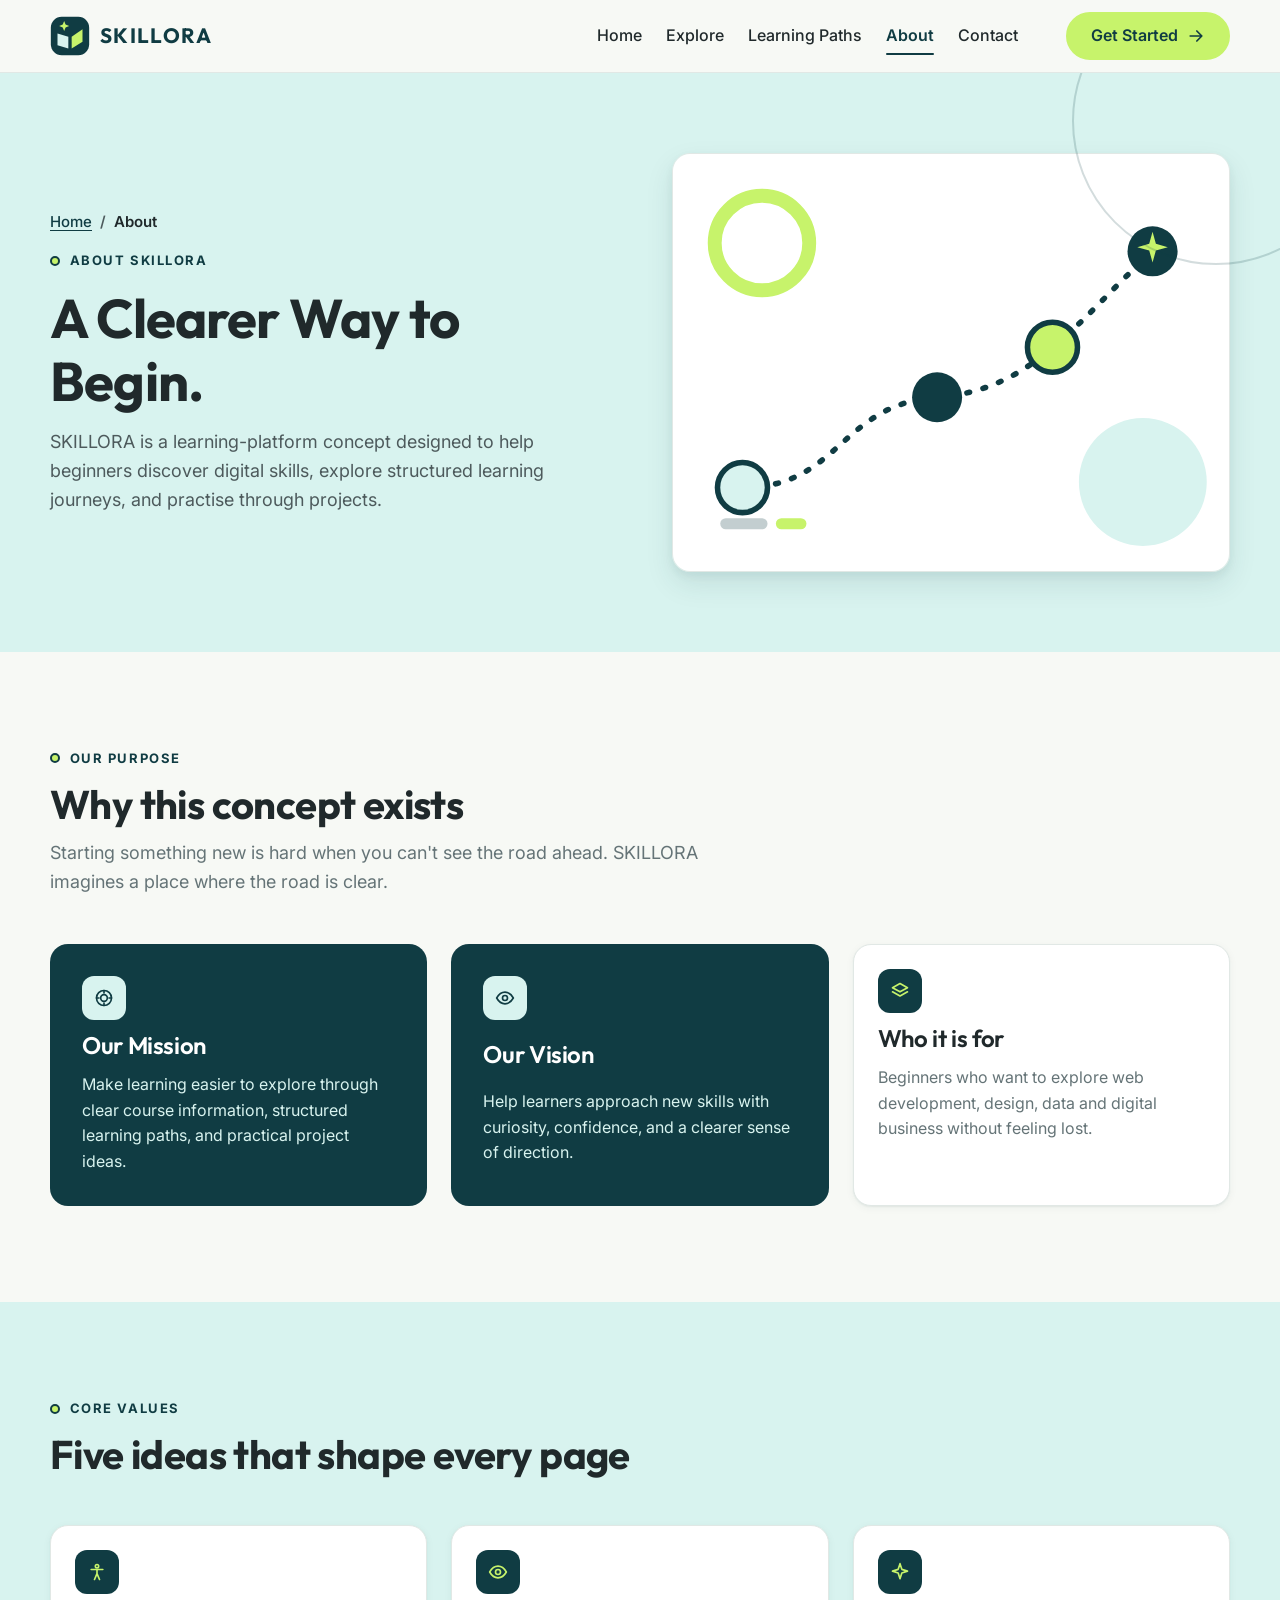
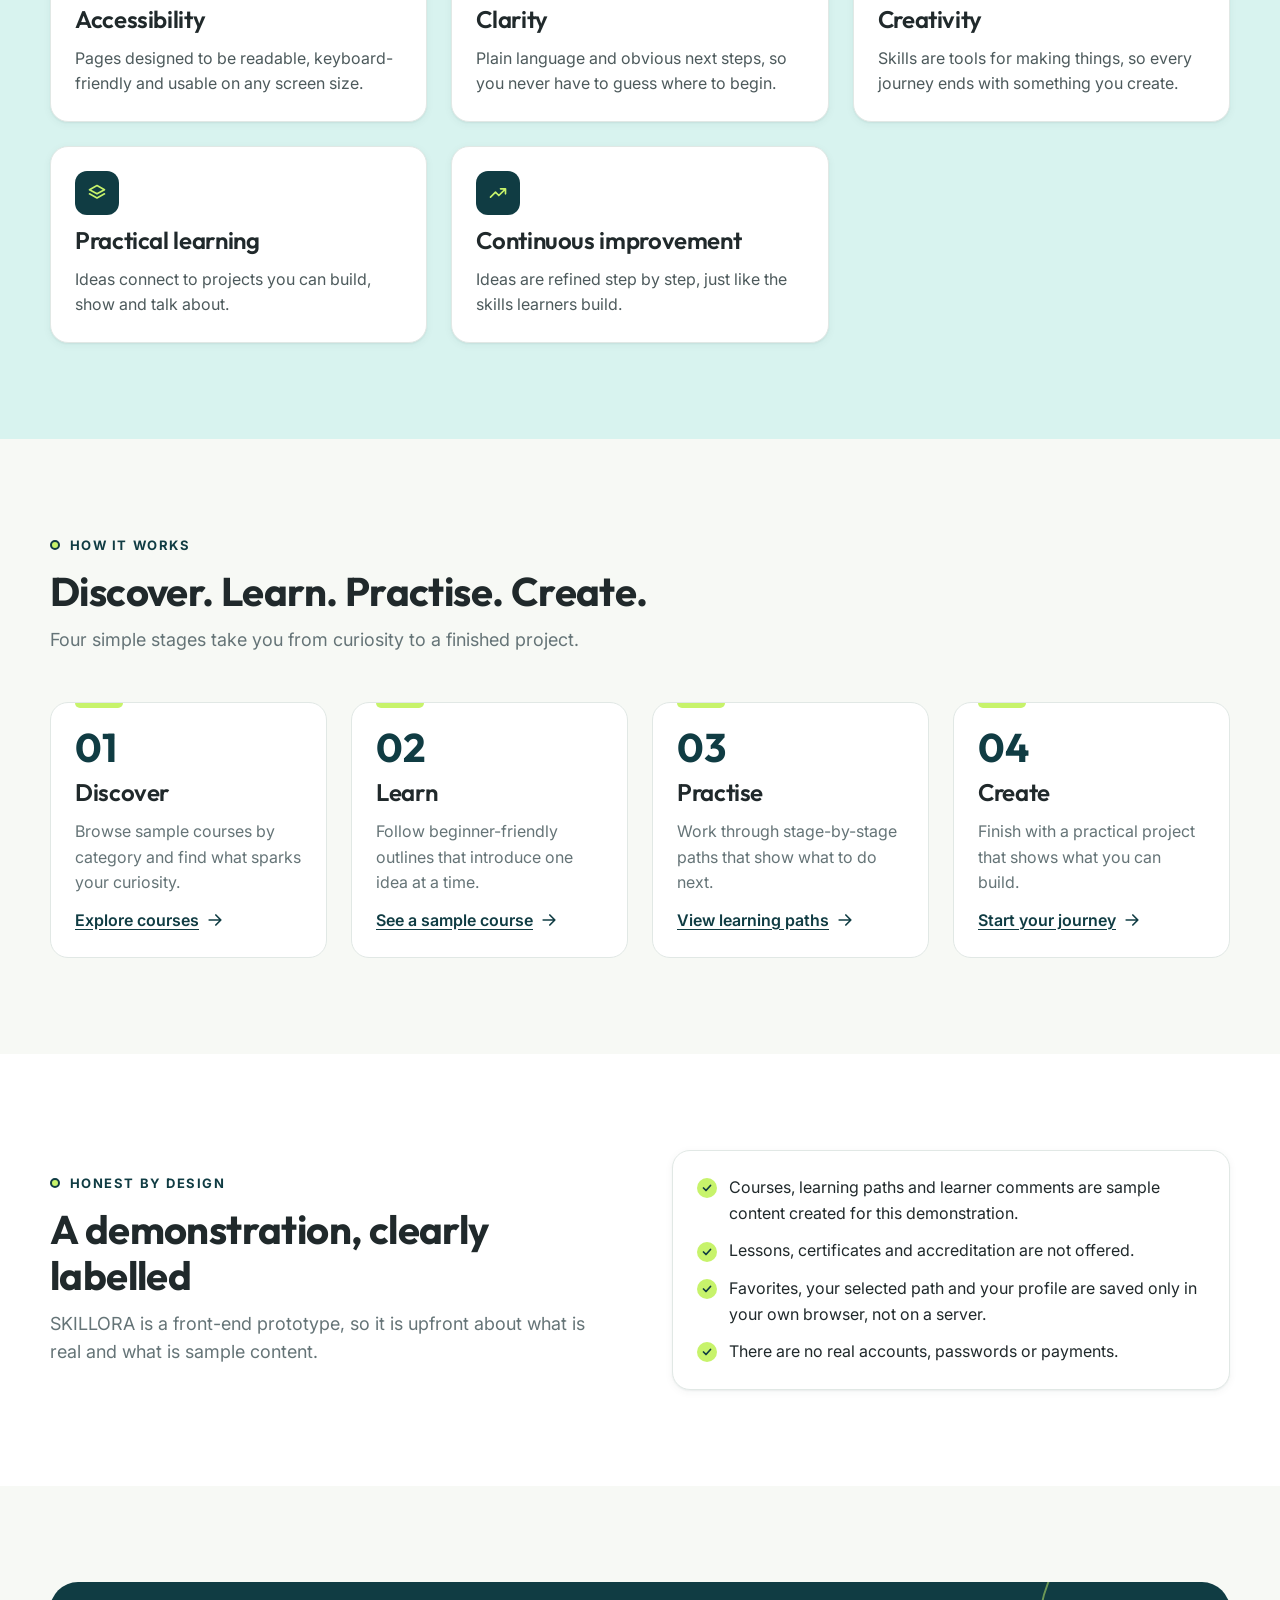
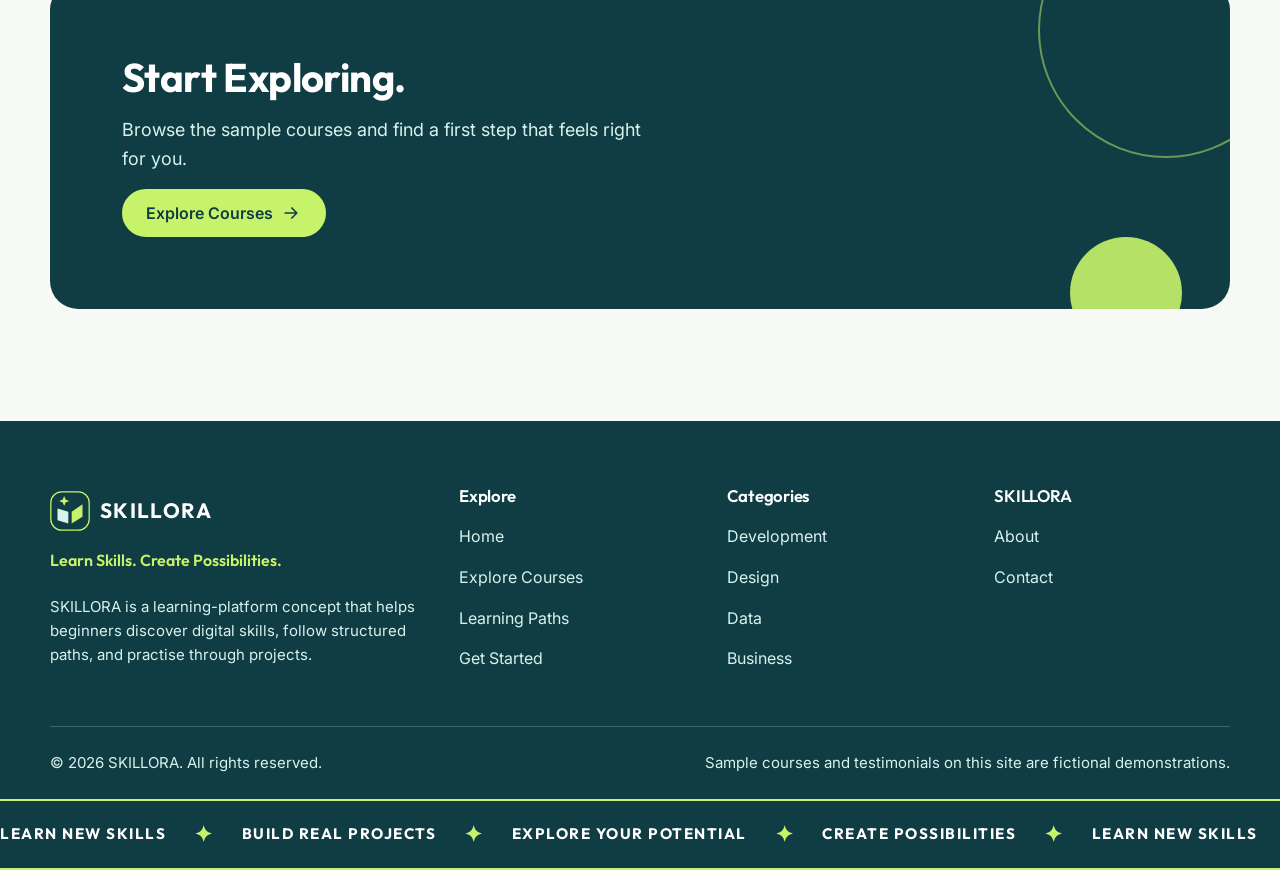
==== about.html @ 9dadcfe5 "Add files via upload" ====
<!DOCTYPE html>
<html lang="en">
<head>
  <meta charset="UTF-8">
  <meta name="viewport" content="width=device-width, initial-scale=1">
  <title>About | SKILLORA</title>
  <meta name="description" content="SKILLORA is a learning-platform concept that helps beginners discover digital skills, explore learning paths, and practise through projects.">
  <meta name="theme-color" content="#103C43">
  <link rel="icon" href="assets/favicon.svg" type="image/svg+xml">
  <link rel="preconnect" href="https://fonts.googleapis.com">
  <link rel="preconnect" href="https://fonts.gstatic.com" crossorigin>
  <link href="https://fonts.googleapis.com/css2?family=Inter:wght@400;500;600&family=Outfit:wght@500;600;700&display=swap" rel="stylesheet">
  <link rel="stylesheet" href="style.css">
  <script src="js/main.js"></script>
</head>
<body>
  <a class="skip-link" href="#main">Skip to main content</a>

  <header class="site-header">
    <div class="container nav-wrap">
      <a class="brand" href="index.html" aria-label="SKILLORA home">
        <svg class="brand-mark" viewBox="0 0 48 48" width="40" height="40" aria-hidden="true" focusable="false">
          <rect class="logo-bg" x="1" y="1" width="46" height="46" rx="13" fill="#103C43"/>
          <path d="M9 21l13 4v14L9 35z" fill="#D8F3EF"/>
          <path d="M26 25l13-9v15L26 39z" fill="#C7F36B"/>
          <path d="M17 6l1.7 4.3L23 12l-4.3 1.7L17 18l-1.7-4.3L11 12l4.3-1.7z" fill="#C7F36B"/>
        </svg>
        <span class="brand-text">SKILLORA</span>
      </a>

      <button class="nav-toggle" type="button" aria-expanded="false" aria-controls="primary-nav" aria-label="Open menu">
        <span class="nav-toggle-bar"></span><span class="nav-toggle-bar"></span><span class="nav-toggle-bar"></span>
      </button>

      <nav class="primary-nav" id="primary-nav" aria-label="Primary">
        <ul class="nav-list">
          <li><a class="nav-link" href="index.html">Home</a></li>
          <li><a class="nav-link" href="explore.html">Explore</a></li>
          <li><a class="nav-link" href="learning-paths.html">Learning Paths</a></li>
          <li><a class="nav-link" href="about.html" aria-current="page">About</a></li>
          <li><a class="nav-link" href="contact.html">Contact</a></li>
        </ul>
        <a class="btn btn-primary nav-cta" href="get-started.html">Get Started
          <svg class="icon icon-arrow" viewBox="0 0 24 24" aria-hidden="true" focusable="false"><path d="M5 12h14M13 6l6 6-6 6"/></svg>
        </a>
      </nav>
    </div>
  </header>

  <main id="main">

    <!-- HERO -->
    <section class="page-hero" aria-labelledby="page-title">
      <div class="container split">
        <div class="page-hero-inner">
          <nav class="breadcrumb" aria-label="Breadcrumb">
            <ol>
              <li><a href="index.html">Home</a></li>
              <li aria-current="page">About</li>
            </ol>
          </nav>
          <p class="eyebrow">About SKILLORA</p>
          <h1 id="page-title">A Clearer Way to Begin.</h1>
          <p class="lead">SKILLORA is a learning-platform concept designed to help beginners discover digital skills, explore structured learning journeys, and practise through projects.</p>
        </div>

        <div class="detail-art" aria-hidden="true">
          <svg viewBox="0 0 400 300" focusable="false" style="display:block;width:100%;height:auto">
            <rect width="400" height="300" fill="#FFFFFF"/>
            <circle cx="64" cy="64" r="34" fill="none" stroke="#C7F36B" stroke-width="10"/>
            <circle cx="338" cy="236" r="46" fill="#D8F3EF"/>
            <path d="M50 240C120 240 120 180 190 175S290 120 345 70" fill="none" stroke="#103C43" stroke-width="4" stroke-dasharray="2 10" stroke-linecap="round"/>
            <circle cx="50" cy="240" r="18" fill="#D8F3EF" stroke="#103C43" stroke-width="4"/>
            <circle cx="190" cy="175" r="18" fill="#103C43"/>
            <circle cx="273" cy="139" r="18" fill="#C7F36B" stroke="#103C43" stroke-width="4"/>
            <circle cx="345" cy="70" r="18" fill="#103C43"/>
            <path d="M345 56l2.4 8.6L356 67l-8.6 2.4L345 78l-2.4-8.6L334 67l8.6-2.4z" fill="#C7F36B"/>
            <rect x="34" y="262" width="34" height="8" rx="4" fill="#103C43" opacity=".25"/>
            <rect x="74" y="262" width="22" height="8" rx="4" fill="#C7F36B"/>
          </svg>
        </div>
      </div>
    </section>

    <!-- MISSION AND VISION -->
    <section class="section" aria-labelledby="purpose-title">
      <div class="container">
        <div class="section-head reveal">
          <p class="eyebrow">Our Purpose</p>
          <h2 id="purpose-title">Why this concept exists</h2>
          <p class="section-lead">Starting something new is hard when you can't see the road ahead. SKILLORA imagines a place where the road is clear.</p>
        </div>

        <div class="grid grid--3">
          <article class="statement reveal">
            <span class="icon-tile"><svg class="icon" viewBox="0 0 24 24" aria-hidden="true" focusable="false"><circle cx="12" cy="12" r="9"/><circle cx="12" cy="12" r="4"/><path d="M12 3v3M12 18v3M3 12h3M18 12h3"/></svg></span>
            <h3>Our Mission</h3>
            <p>Make learning easier to explore through clear course information, structured learning paths, and practical project ideas.</p>
          </article>
          <article class="statement reveal">
            <span class="icon-tile"><svg class="icon" viewBox="0 0 24 24" aria-hidden="true" focusable="false"><path d="M2 12s4-7 10-7 10 7 10 7-4 7-10 7S2 12 2 12z"/><circle cx="12" cy="12" r="3"/></svg></span>
            <h3>Our Vision</h3>
            <p>Help learners approach new skills with curiosity, confidence, and a clearer sense of direction.</p>
          </article>
          <article class="card feature reveal">
            <span class="icon-tile icon-tile--dark"><svg class="icon" viewBox="0 0 24 24" aria-hidden="true" focusable="false"><path d="M12 3l9 5-9 5-9-5 9-5zM3 13l9 5 9-5"/></svg></span>
            <h3>Who it is for</h3>
            <p>Beginners who want to explore web development, design, data and digital business without feeling lost.</p>
          </article>
        </div>
      </div>
    </section>

    <!-- CORE VALUES -->
    <section class="section section--aqua" aria-labelledby="values-title">
      <div class="container">
        <div class="section-head reveal">
          <p class="eyebrow">Core Values</p>
          <h2 id="values-title">Five ideas that shape every page</h2>
        </div>

        <div class="grid grid--3">
          <article class="card feature reveal">
            <span class="icon-tile icon-tile--dark"><svg class="icon" viewBox="0 0 24 24" aria-hidden="true" focusable="false"><circle cx="12" cy="5" r="2"/><path d="M5 9h14M12 9v5M9 21l3-7 3 7"/></svg></span>
            <h3>Accessibility</h3>
            <p>Pages designed to be readable, keyboard-friendly and usable on any screen size.</p>
          </article>
          <article class="card feature reveal">
            <span class="icon-tile icon-tile--dark"><svg class="icon" viewBox="0 0 24 24" aria-hidden="true" focusable="false"><path d="M2 12s4-7 10-7 10 7 10 7-4 7-10 7S2 12 2 12z"/><circle cx="12" cy="12" r="3"/></svg></span>
            <h3>Clarity</h3>
            <p>Plain language and obvious next steps, so you never have to guess where to begin.</p>
          </article>
          <article class="card feature reveal">
            <span class="icon-tile icon-tile--dark"><svg class="icon" viewBox="0 0 24 24" aria-hidden="true" focusable="false"><path d="M12 2l2.2 6.8L21 11l-6.8 2.2L12 20l-2.2-6.8L3 11l6.8-2.2z"/></svg></span>
            <h3>Creativity</h3>
            <p>Skills are tools for making things, so every journey ends with something you create.</p>
          </article>
          <article class="card feature reveal">
            <span class="icon-tile icon-tile--dark"><svg class="icon" viewBox="0 0 24 24" aria-hidden="true" focusable="false"><path d="M12 3l9 5-9 5-9-5 9-5zM3 13l9 5 9-5"/></svg></span>
            <h3>Practical learning</h3>
            <p>Ideas connect to projects you can build, show and talk about.</p>
          </article>
          <article class="card feature reveal">
            <span class="icon-tile icon-tile--dark"><svg class="icon" viewBox="0 0 24 24" aria-hidden="true" focusable="false"><path d="M3 17l6-6 4 4 8-8M15 7h6v6"/></svg></span>
            <h3>Continuous improvement</h3>
            <p>Ideas are refined step by step, just like the skills learners build.</p>
          </article>
        </div>
      </div>
    </section>

    <!-- DISCOVER, LEARN, PRACTISE, CREATE -->
    <section class="section" aria-labelledby="journey-title">
      <div class="container">
        <div class="section-head reveal">
          <p class="eyebrow">How It Works</p>
          <h2 id="journey-title">Discover. Learn. Practise. Create.</h2>
          <p class="section-lead">Four simple stages take you from curiosity to a finished project.</p>
        </div>

        <div class="journey">
          <article class="journey-item reveal">
            <span class="journey-num" aria-hidden="true">01</span>
            <h3>Discover</h3>
            <p class="muted">Browse sample courses by category and find what sparks your curiosity.</p>
            <a class="card-link" href="explore.html">Explore courses <svg class="icon icon-arrow" viewBox="0 0 24 24" aria-hidden="true" focusable="false"><path d="M5 12h14M13 6l6 6-6 6"/></svg></a>
          </article>
          <article class="journey-item reveal">
            <span class="journey-num" aria-hidden="true">02</span>
            <h3>Learn</h3>
            <p class="muted">Follow beginner-friendly outlines that introduce one idea at a time.</p>
            <a class="card-link" href="course-details.html?id=web-development">See a sample course <svg class="icon icon-arrow" viewBox="0 0 24 24" aria-hidden="true" focusable="false"><path d="M5 12h14M13 6l6 6-6 6"/></svg></a>
          </article>
          <article class="journey-item reveal">
            <span class="journey-num" aria-hidden="true">03</span>
            <h3>Practise</h3>
            <p class="muted">Work through stage-by-stage paths that show what to do next.</p>
            <a class="card-link" href="learning-paths.html">View learning paths <svg class="icon icon-arrow" viewBox="0 0 24 24" aria-hidden="true" focusable="false"><path d="M5 12h14M13 6l6 6-6 6"/></svg></a>
          </article>
          <article class="journey-item reveal">
            <span class="journey-num" aria-hidden="true">04</span>
            <h3>Create</h3>
            <p class="muted">Finish with a practical project that shows what you can build.</p>
            <a class="card-link" href="get-started.html">Start your journey <svg class="icon icon-arrow" viewBox="0 0 24 24" aria-hidden="true" focusable="false"><path d="M5 12h14M13 6l6 6-6 6"/></svg></a>
          </article>
        </div>
      </div>
    </section>

    <!-- HONEST BY DESIGN -->
    <section class="section section--white" aria-labelledby="honest-title">
      <div class="container split">
        <div class="section-head reveal" style="margin-bottom:0">
          <p class="eyebrow">Honest by Design</p>
          <h2 id="honest-title">A demonstration, clearly labelled</h2>
          <p class="section-lead">SKILLORA is a front-end prototype, so it is upfront about what is real and what is sample content.</p>
        </div>

        <ul class="check-list card aside-card reveal">
          <li>Courses, learning paths and learner comments are sample content created for this demonstration.</li>
          <li>Lessons, certificates and accreditation are not offered.</li>
          <li>Favorites, your selected path and your profile are saved only in your own browser, not on a server.</li>
          <li>There are no real accounts, passwords or payments.</li>
        </ul>
      </div>
    </section>

    <!-- FINAL CALL TO ACTION -->
    <section class="section" aria-labelledby="cta-title">
      <div class="container">
        <div class="cta-panel reveal">
          <h2 id="cta-title">Start Exploring.</h2>
          <p>Browse the sample courses and find a first step that feels right for you.</p>
          <a class="btn btn-primary" href="explore.html">Explore Courses
            <svg class="icon icon-arrow" viewBox="0 0 24 24" aria-hidden="true" focusable="false"><path d="M5 12h14M13 6l6 6-6 6"/></svg>
          </a>
        </div>
      </div>
    </section>
  </main>

  <footer class="site-footer">
    <div class="container footer-grid">
      <div class="footer-brand">
        <a class="brand" href="index.html" aria-label="SKILLORA home">
          <svg class="brand-mark" viewBox="0 0 48 48" width="40" height="40" aria-hidden="true" focusable="false">
            <rect class="logo-bg" x="1" y="1" width="46" height="46" rx="13" fill="#103C43"/>
            <path d="M9 21l13 4v14L9 35z" fill="#D8F3EF"/>
            <path d="M26 25l13-9v15L26 39z" fill="#C7F36B"/>
            <path d="M17 6l1.7 4.3L23 12l-4.3 1.7L17 18l-1.7-4.3L11 12l4.3-1.7z" fill="#C7F36B"/>
          </svg>
          <span class="brand-text">SKILLORA</span>
        </a>
        <p class="footer-tagline">Learn Skills. Create Possibilities.</p>
        <p class="footer-text">SKILLORA is a learning-platform concept that helps beginners discover digital skills, follow structured paths, and practise through projects.</p>
      </div>

      <nav aria-label="Explore links">
        <h2 class="footer-title">Explore</h2>
        <ul class="footer-links">
          <li><a href="index.html">Home</a></li>
          <li><a href="explore.html">Explore Courses</a></li>
          <li><a href="learning-paths.html">Learning Paths</a></li>
          <li><a href="get-started.html">Get Started</a></li>
        </ul>
      </nav>

      <nav aria-label="Learning categories">
        <h2 class="footer-title">Categories</h2>
        <ul class="footer-links">
          <li><a href="explore.html?category=development">Development</a></li>
          <li><a href="explore.html?category=design">Design</a></li>
          <li><a href="explore.html?category=data">Data</a></li>
          <li><a href="explore.html?category=business">Business</a></li>
        </ul>
      </nav>

      <nav aria-label="Company links">
        <h2 class="footer-title">SKILLORA</h2>
        <ul class="footer-links">
          <li><a href="about.html">About</a></li>
          <li><a href="contact.html">Contact</a></li>
        </ul>
      </nav>
    </div>

    <div class="container footer-bottom">
      <p>&copy; 2026 SKILLORA. All rights reserved.</p>
      <p>Sample courses and testimonials on this site are fictional demonstrations.</p>
    </div>
  </footer>

  <button class="scroll-top" type="button" aria-label="Back to top">
    <svg class="icon" viewBox="0 0 24 24" aria-hidden="true" focusable="false"><path d="M12 19V5M6 11l6-6 6 6"/></svg>
  </button>
  <!-- SKILLORA Moving Marquee -->
<div class="skillora-marquee" aria-label="Learn new skills, build real projects, explore your potential">
    <div class="skillora-marquee-track" aria-hidden="true">
        <span>LEARN NEW SKILLS</span>
        <span class="marquee-star">✦</span>
        <span>BUILD REAL PROJECTS</span>
        <span class="marquee-star">✦</span>
        <span>EXPLORE YOUR POTENTIAL</span>
        <span class="marquee-star">✦</span>
        <span>CREATE POSSIBILITIES</span>
        <span class="marquee-star">✦</span>

        <span>LEARN NEW SKILLS</span>
        <span class="marquee-star">✦</span>
        <span>BUILD REAL PROJECTS</span>
        <span class="marquee-star">✦</span>
        <span>EXPLORE YOUR POTENTIAL</span>
        <span class="marquee-star">✦</span>
        <span>CREATE POSSIBILITIES</span>
        <span class="marquee-star">✦</span>
    </div>
</div>
</body>
</html>
---- style.css ----
/* ==========================================================
   SKILLORA — style.css
   1 Tokens   2 Base      3 Layout     4 Buttons   5 Header
   6 Hero     7 Cards     8 Home       9 Footer    10 Inner pages
   11 Forms   12 Widgets  13 Motion & utilities
   ========================================================== */

/* ---------- 1. TOKENS ---------- */
:root{
  /* Brand palette */
  --teal:#103C43; --lime:#C7F36B; --aqua:#D8F3EF; --off-white:#F7F9F5;
  --charcoal:#20292B; --white:#FFFFFF; --muted:#657477; --border:#E1E8E5;
  /* Derived shades (made from the palette) */
  --teal-dark:color-mix(in srgb,var(--teal) 78%,#000);
  --lime-dark:color-mix(in srgb,var(--lime) 86%,var(--teal));
  --tint-lime:color-mix(in srgb,var(--lime) 38%,var(--white));
  --tint-teal:color-mix(in srgb,var(--teal) 12%,var(--off-white));
  --error:#B3261E; /* only extra colour: form error messages */

  /* Spacing */
  --space-1:.25rem; --space-2:.5rem; --space-3:.75rem; --space-4:1rem;
  --space-5:1.5rem; --space-6:2rem; --space-7:3rem; --space-8:4rem; --space-9:6rem;
  --gutter:clamp(1rem,4vw,2rem);

  /* Radii */
  --radius-sm:10px; --radius-md:18px; --radius-lg:28px; --radius-pill:999px;

  /* Shadows */
  --shadow-sm:0 1px 2px rgba(16,60,67,.06),0 2px 8px rgba(16,60,67,.05);
  --shadow-md:0 4px 8px rgba(16,60,67,.06),0 12px 28px rgba(16,60,67,.10);
  --shadow-lg:0 8px 16px rgba(16,60,67,.08),0 24px 48px rgba(16,60,67,.14);

  /* Typography */
  --font-heading:"Outfit",system-ui,-apple-system,"Segoe UI",Roboto,Arial,sans-serif;
  --font-body:"Inter",system-ui,-apple-system,"Segoe UI",Roboto,Arial,sans-serif;
  --fs-sm:.9375rem; --fs-base:1rem; --fs-md:1.125rem;
  --fs-lg:clamp(1.25rem,1.1rem + .6vw,1.5rem);
  --fs-xl:clamp(1.75rem,1.3rem + 1.8vw,2.5rem);
  --fs-hero:clamp(2.2rem,1.3rem + 4vw,4.1rem);

  /* Layout, motion, layers */
  --container:1180px;
  --ease:cubic-bezier(.22,.61,.36,1);
  --t-fast:150ms; --t-base:250ms; --t-slow:500ms;
  --z-top:80; --z-header:100; --z-modal:200; --z-toast:300;
}

/* ---------- 2. BASE ---------- */
*,*::before,*::after{box-sizing:border-box}
html{-webkit-text-size-adjust:100%;scroll-behavior:smooth;scroll-padding-top:5.5rem}
body{margin:0;font-family:var(--font-body);font-size:var(--fs-base);line-height:1.6;color:var(--charcoal);background:var(--off-white);-webkit-font-smoothing:antialiased;overflow-x:clip}
h1,h2,h3,h4{margin:0;font-family:var(--font-heading);line-height:1.15;letter-spacing:-.015em;color:var(--charcoal);overflow-wrap:break-word}
h1{font-size:var(--fs-hero);font-weight:700}
h2{font-size:var(--fs-xl);font-weight:700}
h3{font-size:var(--fs-lg);font-weight:600}
p{margin:0}
a{color:var(--teal);text-underline-offset:3px}
img,svg{max-width:100%}
ul,ol{margin:0;padding:0}
button,input,select,textarea{font:inherit}
[hidden]{display:none!important}
:focus-visible{outline:3px solid var(--teal);outline-offset:3px;border-radius:4px}
.site-footer :focus-visible,.cta-panel :focus-visible,.welcome-panel :focus-visible{outline-color:var(--lime)}
.skip-link{position:absolute;left:var(--space-4);top:-4rem;z-index:var(--z-toast);padding:.7rem 1.1rem;background:var(--teal);color:var(--white);border-radius:var(--radius-sm);transition:top var(--t-fast)}
.skip-link:focus{top:var(--space-3)}
.visually-hidden{position:absolute!important;width:1px;height:1px;margin:-1px;padding:0;overflow:hidden;clip:rect(0 0 0 0);white-space:nowrap;border:0}
.muted{color:var(--muted)}
.text-center{text-align:center}

/* Reusable icon (every inline SVG icon uses class="icon") */
.icon{width:1.25em;height:1.25em;flex:none;fill:none;stroke:currentColor;stroke-width:2;stroke-linecap:round;stroke-linejoin:round}
.icon--fill{fill:currentColor;stroke:none}

/* ---------- 3. LAYOUT ---------- */
.container{width:min(100% - 2*var(--gutter),var(--container));margin-inline:auto}
.section{padding-block:clamp(3.5rem,8vw,6rem)}
.section--aqua{background:var(--aqua);--muted:color-mix(in srgb,#657477 65%,#20292B)}
.section--white{background:var(--white)}
.section--cta{padding-top:0}
.section-head{max-width:42rem;margin-bottom:var(--space-7);display:grid;gap:var(--space-3)}
.section-head.text-center{margin-inline:auto;text-align:center;justify-items:center}
.section-lead{font-size:var(--fs-md);color:var(--muted)}
.section-actions{display:flex;justify-content:center;margin-top:var(--space-7)}
.grid{display:grid;gap:var(--space-5)}
.grid--3{grid-template-columns:repeat(auto-fit,minmax(min(100%,17.5rem),1fr))}
.grid--4{grid-template-columns:repeat(auto-fit,minmax(min(100%,15rem),1fr))}
.split{display:grid;gap:var(--space-7);align-items:center}
@media (min-width:900px){.split{grid-template-columns:1fr 1fr;gap:var(--space-8)}}
.eyebrow{display:inline-flex;align-items:center;gap:.6rem;font-size:.8125rem;font-weight:700;letter-spacing:.12em;text-transform:uppercase;color:var(--teal)}
.eyebrow::before{content:"";width:10px;height:10px;border-radius:50%;background:var(--lime);border:2px solid var(--teal);flex:none}
.lead{font-size:var(--fs-md);color:var(--muted);max-width:36rem}
.highlight{background:linear-gradient(transparent 62%,var(--lime) 62% 92%,transparent 92%);padding-inline:.08em;-webkit-box-decoration-break:clone;box-decoration-break:clone}

/* ---------- 4. BUTTONS ---------- */
.btn{--btn-bg:transparent;--btn-fg:var(--teal);--btn-bd:transparent;
  display:inline-flex;align-items:center;justify-content:center;gap:var(--space-2);
  min-height:48px;padding:.7rem 1.4rem;font:600 1rem/1.2 var(--font-body);text-align:center;text-decoration:none;cursor:pointer;
  color:var(--btn-fg);background:var(--btn-bg);border:2px solid var(--btn-bd);border-radius:var(--radius-pill);
  transition:background-color var(--t-base) var(--ease),color var(--t-base) var(--ease),border-color var(--t-base) var(--ease),transform var(--t-base) var(--ease),box-shadow var(--t-base) var(--ease)}
.btn .icon{transition:transform var(--t-base) var(--ease)}
.btn:hover .icon-arrow,.btn:focus-visible .icon-arrow{transform:translateX(4px)}
.btn-block{width:100%}
.btn-sm{min-height:40px;padding:.45rem 1rem;font-size:var(--fs-sm)}
.btn-primary{--btn-bg:var(--lime);--btn-fg:var(--teal);--btn-bd:var(--lime)}
.btn-primary:hover{background:var(--lime-dark);border-color:var(--lime-dark);transform:translateY(-2px);box-shadow:var(--shadow-md)}
.btn-secondary{--btn-bg:var(--teal);--btn-fg:var(--white);--btn-bd:var(--teal)}
.btn-secondary:hover{background:var(--teal-dark);border-color:var(--teal-dark);transform:translateY(-2px);box-shadow:var(--shadow-md)}
.btn-outline{--btn-bd:var(--teal);--btn-fg:var(--teal)}
.btn-outline:hover{background:var(--teal);color:var(--white)}
.btn-text{--btn-fg:var(--teal);min-height:44px;padding-inline:var(--space-2);text-decoration:underline;text-underline-offset:4px}
.btn-text:hover{color:var(--teal-dark);text-decoration-thickness:2px}
.btn-icon{width:44px;min-height:44px;padding:0;--btn-bg:var(--white);--btn-bd:var(--border)}
.btn-icon:hover{border-color:var(--teal);background:var(--aqua)}
.btn-favorite{width:44px;height:44px;padding:0;display:inline-grid;place-items:center;cursor:pointer;color:var(--teal);background:var(--white);border:1.5px solid var(--border);border-radius:50%;box-shadow:var(--shadow-sm);transition:background-color var(--t-base),border-color var(--t-base),transform var(--t-base) var(--ease)}
.btn-favorite:hover{border-color:var(--teal);transform:scale(1.08)}
.btn-favorite .icon{transition:fill var(--t-base)}
.btn-favorite[aria-pressed="true"]{background:var(--lime);border-color:var(--teal)}
.btn-favorite[aria-pressed="true"] .icon{fill:var(--teal);animation:pop .35s var(--ease)}
.btn-favorite--text{width:auto;height:auto;min-height:48px;padding:.7rem 1.2rem;border-radius:var(--radius-pill);gap:var(--space-2);font-weight:600;display:inline-flex}
.btn-outline-light{--btn-bd:var(--white);--btn-fg:var(--white)}
.btn-outline-light:hover{background:var(--white);color:var(--teal)}
.chip{min-height:44px;padding:.5rem 1.1rem;font-weight:600;color:var(--charcoal);background:var(--white);border:1.5px solid var(--border);border-radius:var(--radius-pill);cursor:pointer;transition:background-color var(--t-base),border-color var(--t-base),transform var(--t-base) var(--ease)}
.chip:hover{border-color:var(--teal);transform:translateY(-1px)}
.chip[aria-pressed="true"],.chip.is-active{background:var(--lime);border-color:var(--teal);color:var(--teal)}
.btn:disabled,.btn[aria-disabled="true"],.chip:disabled{opacity:.55;cursor:not-allowed;transform:none;box-shadow:none}
.btn:active{transform:translateY(0) scale(.98);box-shadow:none}
.btn-row{display:flex;flex-wrap:wrap;gap:var(--space-3)}

/* ---------- 5. HEADER & NAVIGATION ---------- */
.site-header{position:sticky;top:0;z-index:var(--z-header);background:var(--off-white);border-bottom:1px solid var(--border);transition:box-shadow var(--t-base)}
.site-header.is-scrolled{box-shadow:var(--shadow-sm)}
.nav-wrap{display:flex;align-items:center;justify-content:space-between;flex-wrap:wrap;gap:var(--space-3);min-height:72px;padding-block:var(--space-2)}
.brand{display:inline-flex;align-items:center;gap:.6rem;text-decoration:none;color:var(--teal);border-radius:var(--radius-sm)}
.brand-mark{display:block;width:40px;height:40px}
.brand-text{font-family:var(--font-heading);font-weight:700;font-size:1.3rem;letter-spacing:.07em;color:var(--teal)}
.nav-toggle{display:none;width:48px;height:48px;padding:0;flex-direction:column;align-items:center;justify-content:center;gap:5px;background:var(--white);border:1.5px solid var(--border);border-radius:var(--radius-sm);cursor:pointer;transition:background-color var(--t-fast),border-color var(--t-fast)}
.nav-toggle:hover{border-color:var(--teal);background:var(--aqua)}
.nav-toggle-bar{display:block;width:22px;height:2px;background:var(--teal);border-radius:2px;transition:transform var(--t-base) var(--ease),opacity var(--t-fast)}
.nav-toggle[aria-expanded="true"] .nav-toggle-bar:nth-child(1){transform:translateY(7px) rotate(45deg)}
.nav-toggle[aria-expanded="true"] .nav-toggle-bar:nth-child(2){opacity:0}
.nav-toggle[aria-expanded="true"] .nav-toggle-bar:nth-child(3){transform:translateY(-7px) rotate(-45deg)}
.nav-list{list-style:none}
.nav-link{position:relative;display:inline-block;padding:.5rem 0;font-weight:500;color:var(--charcoal);text-decoration:none;transition:color var(--t-base)}
.nav-link::after{content:"";position:absolute;left:0;right:0;bottom:2px;height:2px;background:var(--teal);border-radius:2px;transform:scaleX(0);transform-origin:left;transition:transform var(--t-base) var(--ease)}
.nav-link:hover,.nav-link:focus-visible{color:var(--teal)}
.nav-link:hover::after,.nav-link:focus-visible::after,.nav-link[aria-current="page"]::after{transform:scaleX(1)}
.nav-link[aria-current="page"]{color:var(--teal);font-weight:600}

/* Mobile / tablet navigation */
@media (max-width:899.98px){
  .primary-nav{flex-basis:100%}
  .nav-list{display:grid}
  .nav-link{display:flex;align-items:center;width:100%;min-height:52px;border-bottom:1px solid var(--border)}
  .nav-link::after{display:none}
  .nav-link[aria-current="page"]{box-shadow:inset 4px 0 0 var(--teal);padding-left:var(--space-3)}
  .nav-cta{width:100%;margin-top:var(--space-4)}
  .js .nav-toggle{display:inline-flex}
  .js .primary-nav{display:none;position:absolute;top:100%;left:0;right:0;max-height:calc(100vh - 72px);overflow:auto;padding:var(--space-2) var(--gutter) var(--space-5);background:var(--off-white);border-bottom:1px solid var(--border);box-shadow:var(--shadow-md)}
  .js .primary-nav.is-open{display:block}
}
/* Desktop navigation */
@media (min-width:900px){
  .primary-nav{display:flex;align-items:center;gap:var(--space-7)}
  .nav-list{display:flex;gap:var(--space-5)}
}

/* ---------- 6. HERO ---------- */
.hero{padding-block:clamp(2.5rem,7vw,6rem)}
.hero-grid{display:grid;gap:var(--space-7);align-items:center}
.hero-copy{display:grid;gap:var(--space-5);justify-items:start}
.slogan{padding-left:var(--space-4);border-left:4px solid var(--teal);font-family:var(--font-heading);font-weight:600;color:var(--teal)}
@media (min-width:900px){.hero-grid{grid-template-columns:1.05fr .95fr;gap:var(--space-8)}}

.hero-art{position:relative;width:100%;max-width:30rem;margin-inline:auto;padding:3.25rem 2rem 3.75rem}
.hero-art::before{content:"";position:absolute;inset:0;background:var(--aqua);border-radius:var(--radius-lg) 6rem var(--radius-lg) var(--radius-lg)}
.shape{position:absolute;pointer-events:none}
.shape--circle{top:1rem;left:1.25rem;width:4rem;height:4rem;border-radius:50%;background:var(--lime)}
.shape--dots{top:1.25rem;right:1.5rem;width:5.5rem;height:3rem;background-image:radial-gradient(var(--teal) 2px,transparent 2.5px);background-size:14px 14px;opacity:.4}
.shape--square{bottom:1rem;left:2.5rem;width:2.75rem;height:2.75rem;border-radius:.8rem;background:var(--teal);transform:rotate(14deg)}
.learn-card{position:relative;z-index:1;display:grid;gap:var(--space-3);padding:var(--space-5);background:var(--white);border:1px solid var(--border);border-radius:var(--radius-md);box-shadow:var(--shadow-lg)}
.learn-card-top{display:flex;align-items:center;justify-content:space-between;gap:var(--space-3)}
.code-tile{display:grid;place-items:center;width:44px;height:44px;flex:none;border-radius:12px;background:var(--teal);color:var(--lime)}
.learn-card-title{font:700 1.2rem/1.25 var(--font-heading)}
.learn-card-sub{font-size:var(--fs-sm);color:var(--muted)}
.learn-lines{display:grid;gap:.5rem}
.learn-lines span{display:block;height:8px;border-radius:99px;background:var(--aqua)}
.learn-lines span:nth-child(2){width:80%}
.learn-lines span:nth-child(3){width:55%}
.learn-card-foot{display:flex;align-items:center;gap:var(--space-3);padding-top:var(--space-3);border-top:1px solid var(--border)}
.ring-title{font-weight:600;font-size:var(--fs-sm)}
.ring{position:relative;flex:none;display:grid;place-items:center;width:56px;height:56px;border-radius:50%;background:var(--teal)}
.ring svg{position:absolute;inset:4px;width:48px;height:48px;transform:rotate(-90deg)}
.ring-track{fill:none;stroke:rgba(255,255,255,.22);stroke-width:4}
.ring-fill{fill:none;stroke:var(--lime);stroke-width:4;stroke-linecap:round;stroke-dasharray:100;stroke-dashoffset:50;animation:ring-fill 1.4s var(--ease) .5s both}
.ring-text{position:relative;font-size:.8125rem;font-weight:700;color:var(--white)}
.hero-chip{position:absolute;z-index:2;display:grid;place-items:center;width:3rem;height:3rem;border-radius:50%;box-shadow:var(--shadow-md)}
.hero-chip--pen{left:.5rem;top:48%;background:var(--white);color:var(--teal);border:1px solid var(--border)}
.hero-chip--spark{right:.5rem;bottom:2.25rem;background:var(--lime);color:var(--teal)}

/* ---------- 7. CARDS, BADGES, ICON TILES ---------- */
.card{background:var(--white);border:1px solid var(--border);border-radius:var(--radius-md);box-shadow:var(--shadow-sm);transition:transform var(--t-base) var(--ease),box-shadow var(--t-base) var(--ease),border-color var(--t-base)}
.card:focus-within{border-color:var(--teal)}
@media (hover:hover) and (pointer:fine){
  .card--hover:hover{transform:translateY(-5px);box-shadow:var(--shadow-md);border-color:var(--teal)}
}
.badge-row{display:flex;flex-wrap:wrap;gap:var(--space-2)}
.badge{display:inline-flex;align-items:center;gap:.35rem;padding:.2rem .75rem;font-size:.8125rem;font-weight:600;line-height:1.5;border:1px solid transparent;border-radius:var(--radius-pill)}
.badge--development{background:var(--teal);color:var(--white)}
.badge--design{background:var(--aqua);color:var(--teal);border-color:var(--teal)}
.badge--data{background:var(--lime);color:var(--teal)}
.badge--business{background:var(--white);color:var(--teal);border-color:var(--teal)}
.badge--level{background:var(--off-white);color:var(--charcoal);border-color:var(--border)}
.icon-tile{display:inline-grid;place-items:center;width:44px;height:44px;flex:none;border-radius:12px;background:var(--aqua);color:var(--teal)}
.icon-tile--lg{width:56px;height:56px;border-radius:16px}
.icon-tile--lg .icon{width:1.6rem;height:1.6rem}
.icon-tile--dark{background:var(--teal);color:var(--lime)}
.tile--development{background:var(--teal);color:var(--lime)}
.tile--design{background:var(--aqua);color:var(--teal)}
.tile--data{background:var(--lime);color:var(--teal)}
.tile--business{background:var(--tint-teal);color:var(--teal)}

/* Course card (home + explore) */
.course-card{position:relative;display:flex;flex-direction:column;overflow:hidden}
.course-art{aspect-ratio:2/1;display:grid;place-items:center;overflow:hidden;background:var(--aqua)}
.course-art svg{width:100%;height:100%;transition:transform var(--t-slow) var(--ease)}
@media (hover:hover) and (pointer:fine){.course-card:hover .course-art svg{transform:scale(1.04)}}
.course-art--development{background:var(--teal)}
.course-art--design{background:var(--aqua)}
.course-art--data{background:var(--tint-lime)}
.course-art--business{background:var(--tint-teal)}
.course-body{display:flex;flex-direction:column;flex:1;gap:var(--space-3);padding:var(--space-5)}
.course-body .btn{margin-top:auto}
.course-title{font-size:1.3rem}
.course-desc{color:var(--muted)}
.course-facts{list-style:none;display:flex;flex-wrap:wrap;gap:var(--space-2) var(--space-4);font-size:var(--fs-sm);font-weight:500}
.course-facts li{display:inline-flex;align-items:center;gap:.4rem}
.course-facts .icon{color:var(--teal)}
.course-card .btn-favorite{position:absolute;top:var(--space-3);right:var(--space-3);z-index:2}
.tag-list{display:flex;flex-wrap:wrap;gap:var(--space-2);list-style:none}
.tag{padding:.2rem .7rem;font-size:.8125rem;font-weight:500;background:var(--off-white);border:1px solid var(--border);border-radius:var(--radius-pill)}

/* ---------- 8. HOME SECTIONS ---------- */
.benefit-strip{background:var(--white);border-block:1px solid var(--border)}
.benefit-list{list-style:none;display:grid;gap:var(--space-4);padding-block:var(--space-5)}
.benefit{display:flex;align-items:center;gap:var(--space-3);font-weight:600}
@media (min-width:768px){.benefit-list{grid-template-columns:repeat(3,1fr);gap:var(--space-6)}.benefit{justify-content:center}}

.category-card{display:flex;flex-direction:column;align-items:flex-start;gap:var(--space-3);padding:var(--space-5);color:var(--charcoal);text-decoration:none}
.category-card p{color:var(--muted)}
.card-link{margin-top:auto;display:inline-flex;align-items:center;gap:.4rem;font-weight:600;color:var(--teal)}
.category-card:hover .icon-arrow{transform:translateX(4px)}
.icon-arrow{transition:transform var(--t-base) var(--ease)}

.path-card{display:flex;flex-direction:column;gap:var(--space-4);padding:var(--space-5)}
.path-card .btn{margin-top:auto}
.path-head{display:flex;align-items:center;justify-content:space-between;flex-wrap:wrap;gap:var(--space-3)}

/* Stepper — connected learning stages (reused on Learning Paths page) */
.stepper{list-style:none;display:grid;gap:var(--space-4)}
.step{position:relative;display:flex;align-items:center;gap:var(--space-3);font-weight:500}
.step-dot{position:relative;z-index:1;flex:none;display:grid;place-items:center;width:34px;height:34px;font-size:var(--fs-sm);font-weight:700;color:var(--teal);background:var(--white);border:2px solid var(--teal);border-radius:50%;transition:background-color var(--t-base),color var(--t-base),transform var(--t-base) var(--ease)}
.step:not(:last-child)::after{content:"";position:absolute;left:16px;top:34px;width:2px;height:var(--space-4);background:var(--teal)}
.step:last-child .step-dot{background:var(--lime)}
.step.is-active .step-dot{background:var(--teal);color:var(--white);transform:scale(1.12)}
@media (min-width:768px){
  .stepper:not(.stepper--vertical){grid-auto-flow:column;grid-auto-columns:1fr;gap:0}
  .stepper:not(.stepper--vertical) .step{flex-direction:column;text-align:center;gap:var(--space-2)}
  .stepper:not(.stepper--vertical) .step:not(:last-child)::after{left:50%;top:16px;width:100%;height:2px}
}

.feature{display:grid;gap:var(--space-3);align-content:start;padding:var(--space-5)}
.feature p{color:var(--muted)}

.testimonial-grid{display:grid;gap:var(--space-5)}
.quote-card{position:relative;display:flex;flex-direction:column;justify-content:space-between;gap:var(--space-5);margin:0;padding:var(--space-5)}
.quote-card::before{content:"\201C";position:absolute;top:.4rem;right:1.25rem;font:700 4.5rem/1 var(--font-heading);color:var(--teal);opacity:.12}
.quote-card blockquote{margin:0;font-size:var(--fs-md)}
.quote-card figcaption{display:flex;align-items:center;gap:var(--space-3);font-size:var(--fs-sm);line-height:1.4}
.avatar{display:grid;place-items:center;width:44px;height:44px;flex:none;font:700 1.1rem var(--font-heading);color:var(--teal);background:var(--aqua);border-radius:50%}
@media (min-width:640px){.testimonial-grid{grid-template-columns:repeat(2,1fr)}}
@media (min-width:1024px){
  .testimonial-grid{grid-template-columns:repeat(6,1fr)}
  .testimonial-grid>*{grid-column:span 2}
  .testimonial-grid>*:nth-child(n+4){grid-column:span 3}
}

.cta-panel{position:relative;overflow:hidden;isolation:isolate;display:grid;justify-items:start;gap:var(--space-4);padding:clamp(2rem,6vw,4.5rem);color:var(--white);background:var(--teal);border-radius:var(--radius-lg)}
.cta-panel h2{color:var(--white)}
.cta-panel p{max-width:34rem;font-size:var(--fs-md);color:var(--aqua)}
.cta-panel::before,.cta-panel::after{content:"";position:absolute;z-index:-1;border-radius:50%}
.cta-panel::before{width:16rem;height:16rem;right:-4rem;top:-5rem;border:2px solid var(--lime);opacity:.5}
.cta-panel::after{width:7rem;height:7rem;right:3rem;bottom:-2.5rem;background:var(--lime);opacity:.9}

/* ---------- 9. FOOTER ---------- */
.site-footer{margin-top:var(--space-4);padding-top:var(--space-8);color:var(--aqua);background:var(--teal)}
.site-footer .brand-text{color:var(--white)}
.site-footer .logo-bg{stroke:var(--lime);stroke-width:1.5}
.footer-grid{display:grid;gap:var(--space-6)}
.footer-brand{display:grid;gap:var(--space-3);justify-items:start;max-width:26rem}
.footer-tagline{font-family:var(--font-heading);font-weight:600;color:var(--lime)}
.footer-text{font-size:var(--fs-sm)}
.footer-title{margin-bottom:var(--space-3);font:600 1.05rem var(--font-heading);color:var(--white)}
.footer-links{list-style:none;display:grid;gap:var(--space-1)}
.footer-links a{display:inline-block;padding:.35rem 0;color:var(--aqua);text-decoration:none;transition:color var(--t-base),transform var(--t-base) var(--ease)}
.footer-links a:hover,.footer-links a:focus-visible{color:var(--lime);transform:translateX(4px)}
.footer-bottom{display:flex;flex-wrap:wrap;justify-content:space-between;gap:var(--space-2) var(--space-5);margin-top:var(--space-7);padding-block:var(--space-5);font-size:var(--fs-sm);border-top:1px solid rgba(216,243,239,.22)}
@media (min-width:600px){.footer-grid{grid-template-columns:1fr 1fr}.footer-brand{grid-column:1/-1}}
@media (min-width:900px){.footer-grid{grid-template-columns:1.6fr 1fr 1fr 1fr}.footer-brand{grid-column:auto}}

.scroll-top{position:fixed;right:var(--space-4);bottom:var(--space-4);z-index:var(--z-top);display:grid;place-items:center;width:48px;height:48px;padding:0;color:var(--lime);background:var(--teal);border:0;border-radius:50%;box-shadow:var(--shadow-md);cursor:pointer;opacity:0;visibility:hidden;transform:translateY(12px);transition:opacity var(--t-base),transform var(--t-base) var(--ease),visibility 0s linear var(--t-base),background-color var(--t-base)}
.scroll-top.is-visible{opacity:1;visibility:visible;transform:none;transition-delay:0s}
.scroll-top:hover{background:var(--teal-dark);transform:translateY(-3px)}

/* ---------- 10. INNER PAGES ---------- */
.page-hero{position:relative;overflow:clip;padding-block:clamp(2.5rem,7vw,5rem);background:var(--aqua);--muted:color-mix(in srgb,#657477 65%,#20292B)}
.page-hero::after{content:"";position:absolute;right:-5rem;top:-6rem;width:18rem;height:18rem;border:2px solid var(--teal);border-radius:50%;opacity:.18;pointer-events:none}
.page-hero-inner{position:relative;z-index:1;display:grid;gap:var(--space-4);max-width:46rem}
.page-hero h1{font-size:clamp(2rem,1.2rem + 3.4vw,3.4rem)}

.breadcrumb ol{list-style:none;display:flex;flex-wrap:wrap;align-items:center;gap:var(--space-2);font-size:var(--fs-sm)}
.breadcrumb li+li::before{content:"/";margin-right:var(--space-2);color:var(--muted)}
.breadcrumb a{color:var(--teal);font-weight:500}
.breadcrumb [aria-current="page"]{color:var(--charcoal);font-weight:600}

/* Explore page */
.toolbar{display:grid;gap:var(--space-4);margin-bottom:var(--space-5)}
.search-field{position:relative}
.search-field .icon{position:absolute;left:1rem;top:50%;transform:translateY(-50%);color:var(--muted);pointer-events:none}
.search-field .input{padding-left:3rem}
.chip-row{display:flex;flex-wrap:wrap;gap:var(--space-2)}
.result-bar{display:flex;flex-wrap:wrap;align-items:center;justify-content:space-between;gap:var(--space-3);margin-bottom:var(--space-5)}
.result-count{font-weight:600}
.empty-state{display:grid;justify-items:center;gap:var(--space-3);padding:var(--space-8) var(--space-5);text-align:center;background:var(--white);border:2px dashed var(--border);border-radius:var(--radius-md)}
.empty-state .icon-tile{width:64px;height:64px;border-radius:50%}

/* Course details page */
.detail-hero{display:grid;gap:var(--space-6);align-items:center}
.detail-art{overflow:hidden;border-radius:var(--radius-md);border:1px solid var(--border);box-shadow:var(--shadow-md)}
.detail-meta{display:flex;flex-wrap:wrap;gap:var(--space-2) var(--space-4);font-weight:500}
.detail-meta li{list-style:none;display:inline-flex;align-items:center;gap:.4rem}
.detail-layout{display:grid;gap:var(--space-6);align-items:start}
.detail-main{display:grid;gap:var(--space-7)}
.detail-block{display:grid;gap:var(--space-4)}
.aside-card{display:grid;gap:var(--space-4);padding:var(--space-5)}
.check-list{list-style:none;display:grid;gap:var(--space-3)}
.check-list li{position:relative;padding-left:2rem}
.check-list li::before{content:"";position:absolute;left:0;top:.2rem;width:20px;height:20px;border-radius:50%;background:var(--lime) url("data:image/svg+xml,%3Csvg xmlns='http://www.w3.org/2000/svg' viewBox='0 0 24 24' fill='none' stroke='%23103C43' stroke-width='3.5' stroke-linecap='round' stroke-linejoin='round'%3E%3Cpath d='M5 12l5 5 9-10'/%3E%3C/svg%3E") center/12px no-repeat}
.module{background:var(--white);border:1px solid var(--border);border-radius:var(--radius-md);transition:border-color var(--t-base),box-shadow var(--t-base)}
.module+.module{margin-top:var(--space-3)}
.module[open]{border-color:var(--teal);box-shadow:var(--shadow-sm)}
.module summary{display:flex;align-items:center;gap:var(--space-3);min-height:60px;padding:var(--space-3) var(--space-4);font-weight:600;cursor:pointer;list-style:none}
.module summary::-webkit-details-marker{display:none}
.module summary::after{content:"";margin-left:auto;width:10px;height:10px;flex:none;border-right:2px solid var(--teal);border-bottom:2px solid var(--teal);transform:rotate(45deg);transition:transform var(--t-base) var(--ease)}
.module[open] summary::after{transform:rotate(-135deg)}
.module-num{display:grid;place-items:center;width:34px;height:34px;flex:none;font-size:var(--fs-sm);font-weight:700;color:var(--teal);background:var(--lime);border-radius:10px}
.module-body{padding:0 var(--space-4) var(--space-4) calc(var(--space-4) + 34px + var(--space-3));color:var(--muted)}
.module-body ul{padding-left:1.1rem;display:grid;gap:var(--space-1)}
.notice{padding:var(--space-4);background:var(--aqua);border-left:4px solid var(--teal);border-radius:var(--radius-sm);font-size:var(--fs-sm);color:var(--charcoal)}
@media (min-width:900px){.detail-hero{grid-template-columns:1.1fr .9fr}}
@media (min-width:960px){.detail-layout{grid-template-columns:minmax(0,1fr) 20rem}.aside-card{position:sticky;top:6rem}}

/* Learning Paths page */
.path-explorer{display:grid;gap:var(--space-6)}
.path-panel{display:grid;gap:var(--space-5);padding:clamp(1.25rem,3vw,2rem)}
.path-panel.is-selected{border-color:var(--teal);box-shadow:0 0 0 3px var(--lime)}
.path-panel-head{display:flex;flex-wrap:wrap;align-items:center;gap:var(--space-4)}
.path-project{display:flex;align-items:flex-start;gap:var(--space-3);padding:var(--space-4);background:var(--tint-lime);border-radius:var(--radius-sm)}
.path-actions{display:flex;flex-wrap:wrap;gap:var(--space-3)}
.selected-flag{display:inline-flex;align-items:center;gap:.4rem;font-weight:600;color:var(--teal)}
.progress{height:10px;background:var(--teal);border-radius:var(--radius-pill);overflow:hidden}
.progress-bar{height:100%;background:var(--lime);border-radius:inherit;transition:width var(--t-slow) var(--ease)}

/* Modal (native <dialog>) */
.modal{width:min(92vw,40rem);max-height:88vh;padding:0;color:var(--charcoal);background:var(--white);border:0;border-radius:var(--radius-lg);box-shadow:var(--shadow-lg);overflow:auto}
.modal::backdrop{background:rgba(16,60,67,.62)}
.modal[open]{animation:modal-in .3s var(--ease)}
.modal-head{display:flex;align-items:flex-start;justify-content:space-between;gap:var(--space-4);padding:var(--space-5) var(--space-5) 0}
.modal-body{display:grid;gap:var(--space-4);padding:var(--space-4) var(--space-5) var(--space-5)}

/* About page */
.journey{display:grid;gap:var(--space-5);grid-template-columns:repeat(auto-fit,minmax(min(100%,13.5rem),1fr))}
.journey-item{position:relative;display:grid;gap:var(--space-3);align-content:start;padding:var(--space-5);background:var(--white);border:1px solid var(--border);border-radius:var(--radius-md)}
.journey-item::after{content:"";position:absolute;left:var(--space-5);top:0;width:3rem;height:5px;background:var(--lime);border-radius:0 0 6px 6px}
.journey-num{font:700 2.5rem/1 var(--font-heading);color:var(--teal)}
.value-list{list-style:none;display:flex;flex-wrap:wrap;gap:var(--space-3)}
.value-list li{padding:.6rem 1.2rem;font-weight:600;color:var(--teal);background:var(--white);border:1.5px solid var(--teal);border-radius:var(--radius-pill)}
.statement{display:grid;gap:var(--space-3);padding:var(--space-6);background:var(--teal);color:var(--white);border-radius:var(--radius-md)}
.statement h2,.statement h3{color:var(--white)}
.statement p{color:var(--aqua)}

/* ---------- 11. FORMS ---------- */
.form{display:grid;gap:var(--space-5)}
.form-grid{display:grid;gap:var(--space-5)}
@media (min-width:640px){.form-grid--2{grid-template-columns:1fr 1fr}.form-grid .field--full{grid-column:1/-1}}
.field{display:grid;gap:var(--space-2);align-content:start}
.label{font-weight:600}
.req{color:var(--teal)}
.hint{font-size:var(--fs-sm);color:var(--muted)}
.input,.select,.textarea{width:100%;min-height:48px;padding:.7rem 1rem;color:var(--charcoal);background:var(--white);border:1.5px solid var(--muted);border-radius:var(--radius-sm);transition:border-color var(--t-fast),box-shadow var(--t-fast)}
.textarea{min-height:9rem;resize:vertical}
.input::placeholder,.textarea::placeholder{color:var(--muted);opacity:1}
.input:hover,.select:hover,.textarea:hover{border-color:var(--teal)}
.input:focus,.select:focus,.textarea:focus{border-color:var(--teal);box-shadow:0 0 0 3px var(--aqua)}
.field.has-error .input,.field.has-error .select,.field.has-error .textarea{border-color:var(--error);border-width:2px}
.field-error{display:flex;gap:.4rem;font-size:var(--fs-sm);font-weight:500;color:var(--error)}
.field-error:empty{display:none}
.check{display:flex;align-items:flex-start;gap:var(--space-3)}
.check input{width:24px;height:24px;margin:0;flex:none;accent-color:var(--teal);cursor:pointer}
.check label{cursor:pointer}
.form-note{padding:var(--space-4);font-size:var(--fs-sm);background:var(--aqua);border-radius:var(--radius-sm)}
.form-status{padding:var(--space-4);font-weight:600;border-radius:var(--radius-sm)}
.form-status:empty{display:none}
.form-status.is-success{background:var(--tint-lime);color:var(--teal);border:1px solid var(--teal)}
.form-status.is-error{background:#FBEAE9;color:var(--error);border:1px solid var(--error)}
.form-card{padding:clamp(1.25rem,4vw,2.5rem)}
.welcome-panel{display:grid;gap:var(--space-5);padding:clamp(1.5rem,4vw,2.5rem);color:var(--white);background:var(--teal);border-radius:var(--radius-lg);animation:rise .6s var(--ease)}
.welcome-panel h2,.welcome-panel h3{color:var(--white)}
.welcome-panel p{color:var(--aqua)}
.summary-list{display:grid;gap:var(--space-3);margin:0}
.summary-item{padding:var(--space-4);background:rgba(255,255,255,.08);border:1px solid rgba(216,243,239,.25);border-radius:var(--radius-sm)}
.summary-item dt{font-size:var(--fs-sm);color:var(--aqua)}
.summary-item dd{margin:0;font-weight:600;color:var(--white);overflow-wrap:anywhere}
@media (min-width:640px){.summary-list{grid-template-columns:1fr 1fr}}

/* Contact page */
.contact-layout{display:grid;gap:var(--space-6);align-items:start}
@media (min-width:900px){.contact-layout{grid-template-columns:1.2fr .8fr}}
.faq-item{background:var(--white);border:1px solid var(--border);border-radius:var(--radius-md)}
.faq-item+.faq-item{margin-top:var(--space-3)}
.faq-item[open]{border-color:var(--teal)}
.faq-item summary{display:flex;align-items:center;justify-content:space-between;gap:var(--space-3);min-height:56px;padding:var(--space-3) var(--space-4);font-weight:600;cursor:pointer;list-style:none}
.faq-item summary::-webkit-details-marker{display:none}
.faq-item summary::after{content:"+";font-size:1.5rem;line-height:1;color:var(--teal)}
.faq-item[open] summary::after{content:"\2212"}
.faq-item p{padding:0 var(--space-4) var(--space-4);color:var(--muted)}
.link-list{list-style:none;display:grid;gap:var(--space-2)}
.link-list a{display:inline-flex;align-items:center;gap:.4rem;min-height:44px;font-weight:600}

/* ---------- 12. WIDGETS ---------- */
.toast{position:fixed;left:50%;bottom:var(--space-5);z-index:var(--z-toast);max-width:min(92vw,28rem);padding:.85rem 1.25rem;font-weight:600;text-align:center;color:var(--white);background:var(--teal);border-radius:var(--radius-pill);box-shadow:var(--shadow-lg);opacity:0;visibility:hidden;transform:translate(-50%,16px);transition:opacity var(--t-base),transform var(--t-base) var(--ease),visibility 0s linear var(--t-base)}
.toast.is-visible{opacity:1;visibility:visible;transform:translate(-50%,0);transition-delay:0s}

/* ---------- 13. MOTION & UTILITIES ---------- */
@keyframes float{from{transform:translateY(0)}to{transform:translateY(-10px)}}
@keyframes ring-fill{from{stroke-dashoffset:100}to{stroke-dashoffset:50}}
@keyframes pop{0%{transform:scale(.7)}60%{transform:scale(1.25)}100%{transform:scale(1)}}
@keyframes rise{from{opacity:0;transform:translateY(18px)}to{opacity:1;transform:none}}
@keyframes modal-in{from{opacity:0;transform:translateY(16px) scale(.98)}to{opacity:1;transform:none}}
.float{animation:float 5s ease-in-out infinite alternate}
.float--slow{animation-duration:7s;animation-delay:-2s}

/* Scroll reveal: content stays visible unless JavaScript is running */
.js .reveal{opacity:0;transform:translateY(18px);transition:opacity .6s var(--ease),transform .6s var(--ease)}
.js .reveal.is-visible{opacity:1;transform:none}
.grid>.reveal:nth-child(2),.testimonial-grid>.reveal:nth-child(2){transition-delay:80ms}
.grid>.reveal:nth-child(3),.testimonial-grid>.reveal:nth-child(3){transition-delay:160ms}
.grid>.reveal:nth-child(4),.testimonial-grid>.reveal:nth-child(4){transition-delay:240ms}

@media (prefers-reduced-motion:reduce){
  *,*::before,*::after{animation-duration:.01ms!important;animation-iteration-count:1!important;animation-delay:0s!important;transition-duration:.01ms!important;transition-delay:0s!important;scroll-behavior:auto!important}
  .js .reveal{opacity:1;transform:none}
  .float{animation:none}
}
/* ==========================================================
   14. BATCH 3 ADD-ON — Learning Paths page
   ========================================================== */
.mt-4{margin-top:var(--space-4)}
.mb-5{margin-bottom:var(--space-5)}
.path-card.is-selected{border-color:var(--teal);box-shadow:0 0 0 3px var(--lime)}
.path-card .path-actions{margin-top:auto}
.path-card .path-actions .btn{flex:1 1 100%}
.step-dot[type="button"]{cursor:pointer}
.step-dot[type="button"]:hover{background:var(--aqua)}
.step.is-active .step-dot[type="button"]:hover{background:var(--teal);color:var(--white)}
.modal-body h4{font:600 1.05rem var(--font-heading)}

/* Learning Point Cards - Better Visibility */
.learning-point-card {
    background: #FFFFFF;
    border: 1.5px solid #D1E3DE;
    border-radius: 16px;
    padding: 24px;
    box-shadow: 0 6px 20px rgba(16, 60, 67, 0.10);
    transition: transform 0.3s ease, box-shadow 0.3s ease;
}

.learning-point-card:hover {
    transform: translateY(-4px);
    box-shadow: 0 10px 26px rgba(16, 60, 67, 0.16);
}

.learning-point-card h3 {
    color: #103C43;
    font-size: 1.2rem;
    margin-bottom: 10px;
}

.learning-point-card p {
    color: #46585A;
    line-height: 1.7;
}

.learning-point-card .icon {
    color: #103C43;
    background: #D8F3EF;
    width: 48px;
    height: 48px;
    display: flex;
    align-items: center;
    justify-content: center;
    border-radius: 12px;
    margin-bottom: 16px;
}

/* FIX: Learning Point Card Text Visibility */
.learning-point-card,
.learning-point-card * {
    opacity: 1 !important;
    visibility: visible !important;
}

.learning-point-card {
    background-color: #FFFFFF !important;
    color: #20292B !important;
}

.learning-point-card h1,
.learning-point-card h2,
.learning-point-card h3,
.learning-point-card h4,
.learning-point-card p,
.learning-point-card span,
.learning-point-card li,
.learning-point-card strong {
    color: #20292B !important;
    opacity: 1 !important;
    visibility: visible !important;
}

.learning-point-card h3 {
    color: #103C43 !important;
}

.learning-point-card p {
    color: #46585A !important;
    line-height: 1.7;
}

.learning-point-card a {
    color: #103C43 !important;
    text-decoration: underline;
}

/* =====================================
   SKILLORA - GET STARTED CARD FIX
   ===================================== */

.learning-point-card {
    display: block !important;
    background: #FFFFFF !important;
    color: #20292B !important;
    padding: 24px !important;
    margin-bottom: 18px !important;
    border: 1px solid #D1E3DE !important;
    border-radius: 16px !important;
    box-shadow: 0 5px 18px rgba(16, 60, 67, 0.10) !important;
    opacity: 1 !important;
    visibility: visible !important;
}

/* Make all card text visible */
.learning-point-card h2,
.learning-point-card h3,
.learning-point-card h4,
.learning-point-card p,
.learning-point-card span,
.learning-point-card strong,
.learning-point-card li {
    color: #20292B !important;
    opacity: 1 !important;
    visibility: visible !important;
    -webkit-text-fill-color: #20292B !important;
}

/* Card headings */
.learning-point-card h2,
.learning-point-card h3,
.learning-point-card h4 {
    color: #103C43 !important;
    font-size: 1.15rem !important;
    font-weight: 700 !important;
    line-height: 1.5 !important;
    margin-bottom: 10px !important;
}

/* Card descriptions */
.learning-point-card p {
    color: #46585A !important;
    font-size: 1rem !important;
    line-height: 1.8 !important;
    margin-bottom: 0 !important;
}

/* Card hover effect */
.learning-point-card:hover {
    border-color: #103C43 !important;
    transform: translateY(-3px);
    transition: 0.25s ease;
}

/* Get Started submit button */
.get-started-submit {
    display: inline-flex !important;
    align-items: center;
    justify-content: center;
    min-height: 50px;
    padding: 14px 28px;
    background: #103C43 !important;
    color: #FFFFFF !important;
    border: 2px solid #103C43 !important;
    border-radius: 10px;
    font-size: 1rem;
    font-weight: 700;
    cursor: pointer;
    opacity: 1 !important;
    visibility: visible !important;
    transition: background 0.25s ease;
}

.get-started-submit:hover {
    background: #C7F36B !important;
    color: #103C43 !important;
    border-color: #C7F36B !important;
}

.get-started-submit:focus-visible {
    outline: 3px solid #C7F36B;
    outline-offset: 3px;
}

/* Keep the form and learning cards responsive */
.get-started-layout {
    display: grid;
    grid-template-columns: minmax(0, 1.2fr) minmax(0, 0.8fr);
    align-items: start;
    gap: 28px;
}

@media (max-width: 800px) {
    .get-started-layout {
        grid-template-columns: 1fr;
    }
}

/* SKILLORA MOVING MARQUEE */

.skillora-marquee {
    width: 100%;
    overflow: hidden;
    background: #103C43;
    color: #FFFFFF;
    padding: 16px 0;
    border-top: 2px solid #C7F36B;
    border-bottom: 2px solid #C7F36B;
}

.skillora-marquee-track {
    display: flex;
    align-items: center;
    width: max-content;
    gap: 28px;
    white-space: nowrap;
    animation: skilloraMarquee 28s linear infinite;
}

.skillora-marquee-track span {
    flex-shrink: 0;
    color: #FFFFFF;
    font-family: 'Outfit', sans-serif;
    font-size: 0.95rem;
    font-weight: 700;
    letter-spacing: 1.5px;
}

.skillora-marquee-track .marquee-star {
    color: #C7F36B;
    font-size: 1.4rem;
}

@keyframes skilloraMarquee {
    from {
        transform: translateX(0);
    }

    to {
        transform: translateX(-50%);
    }
}

@media (prefers-reduced-motion: reduce) {
    .skillora-marquee-track {
        animation: none;
    }
}
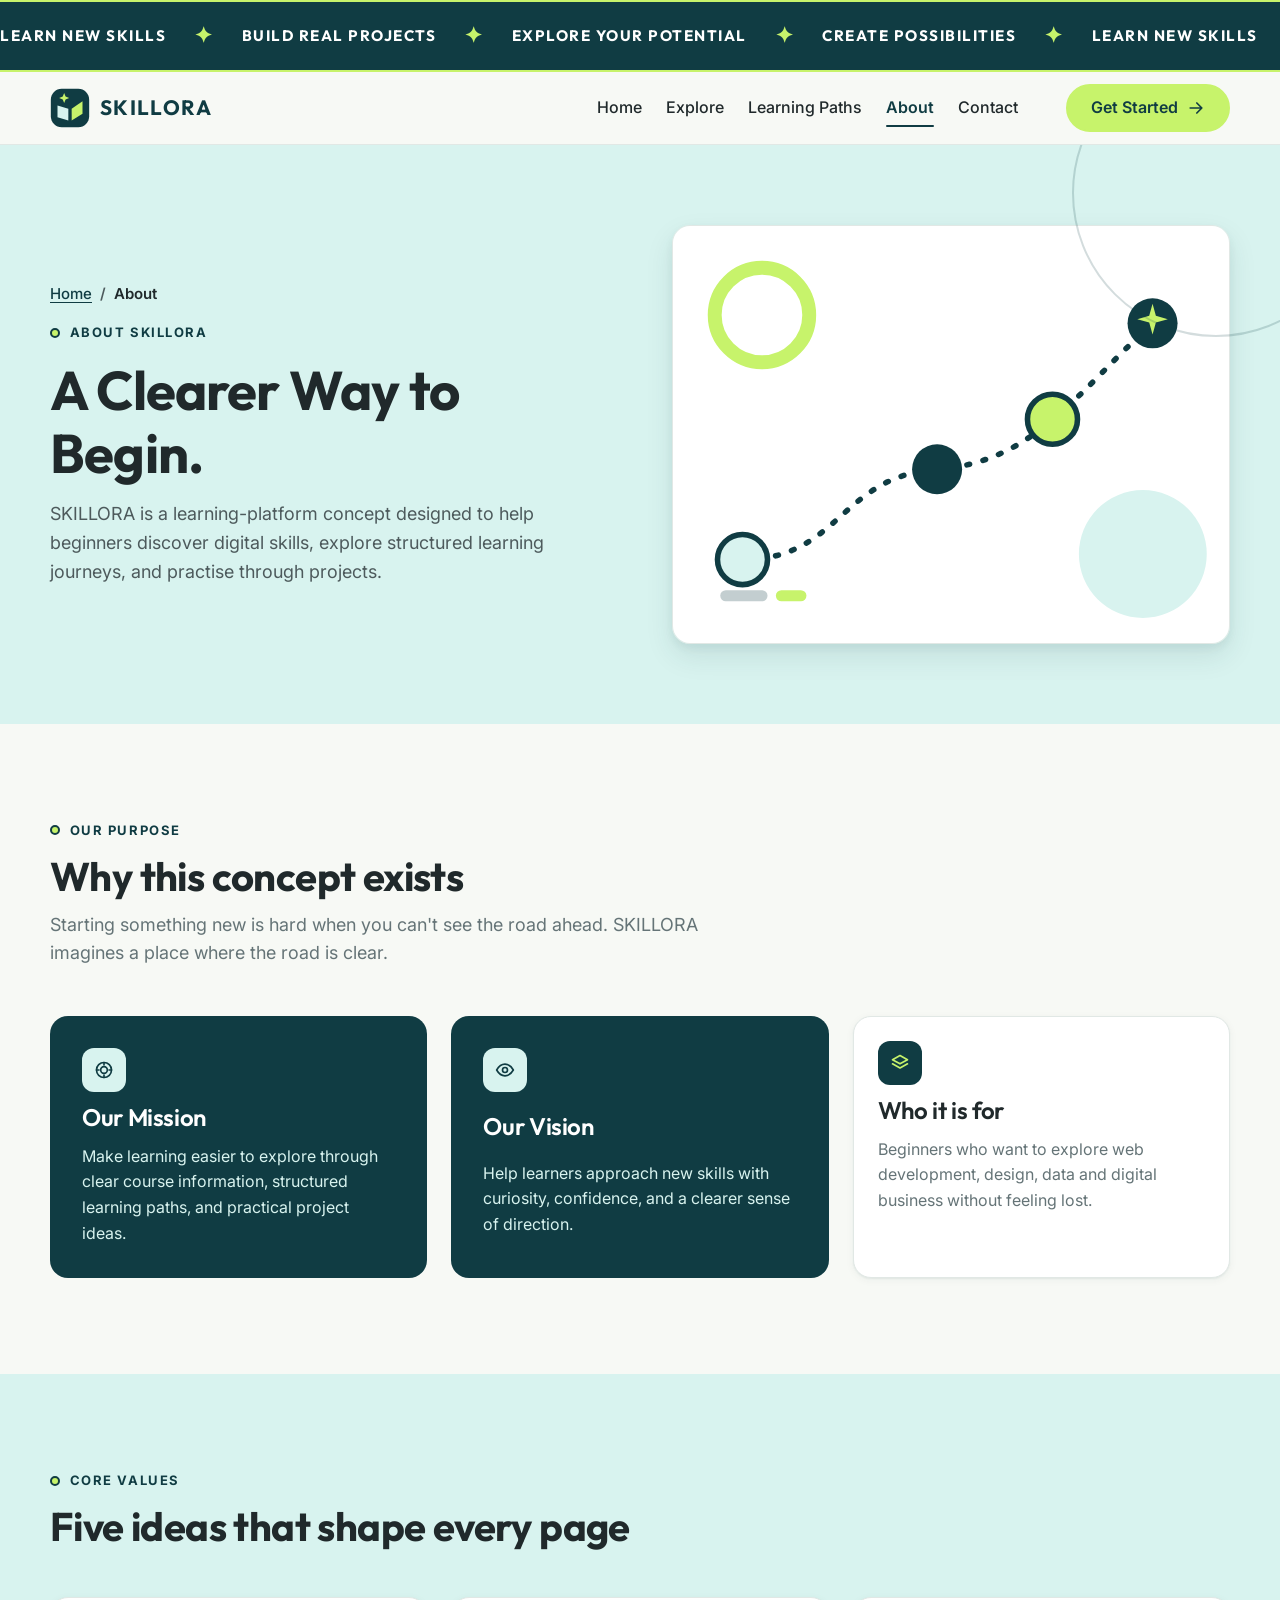
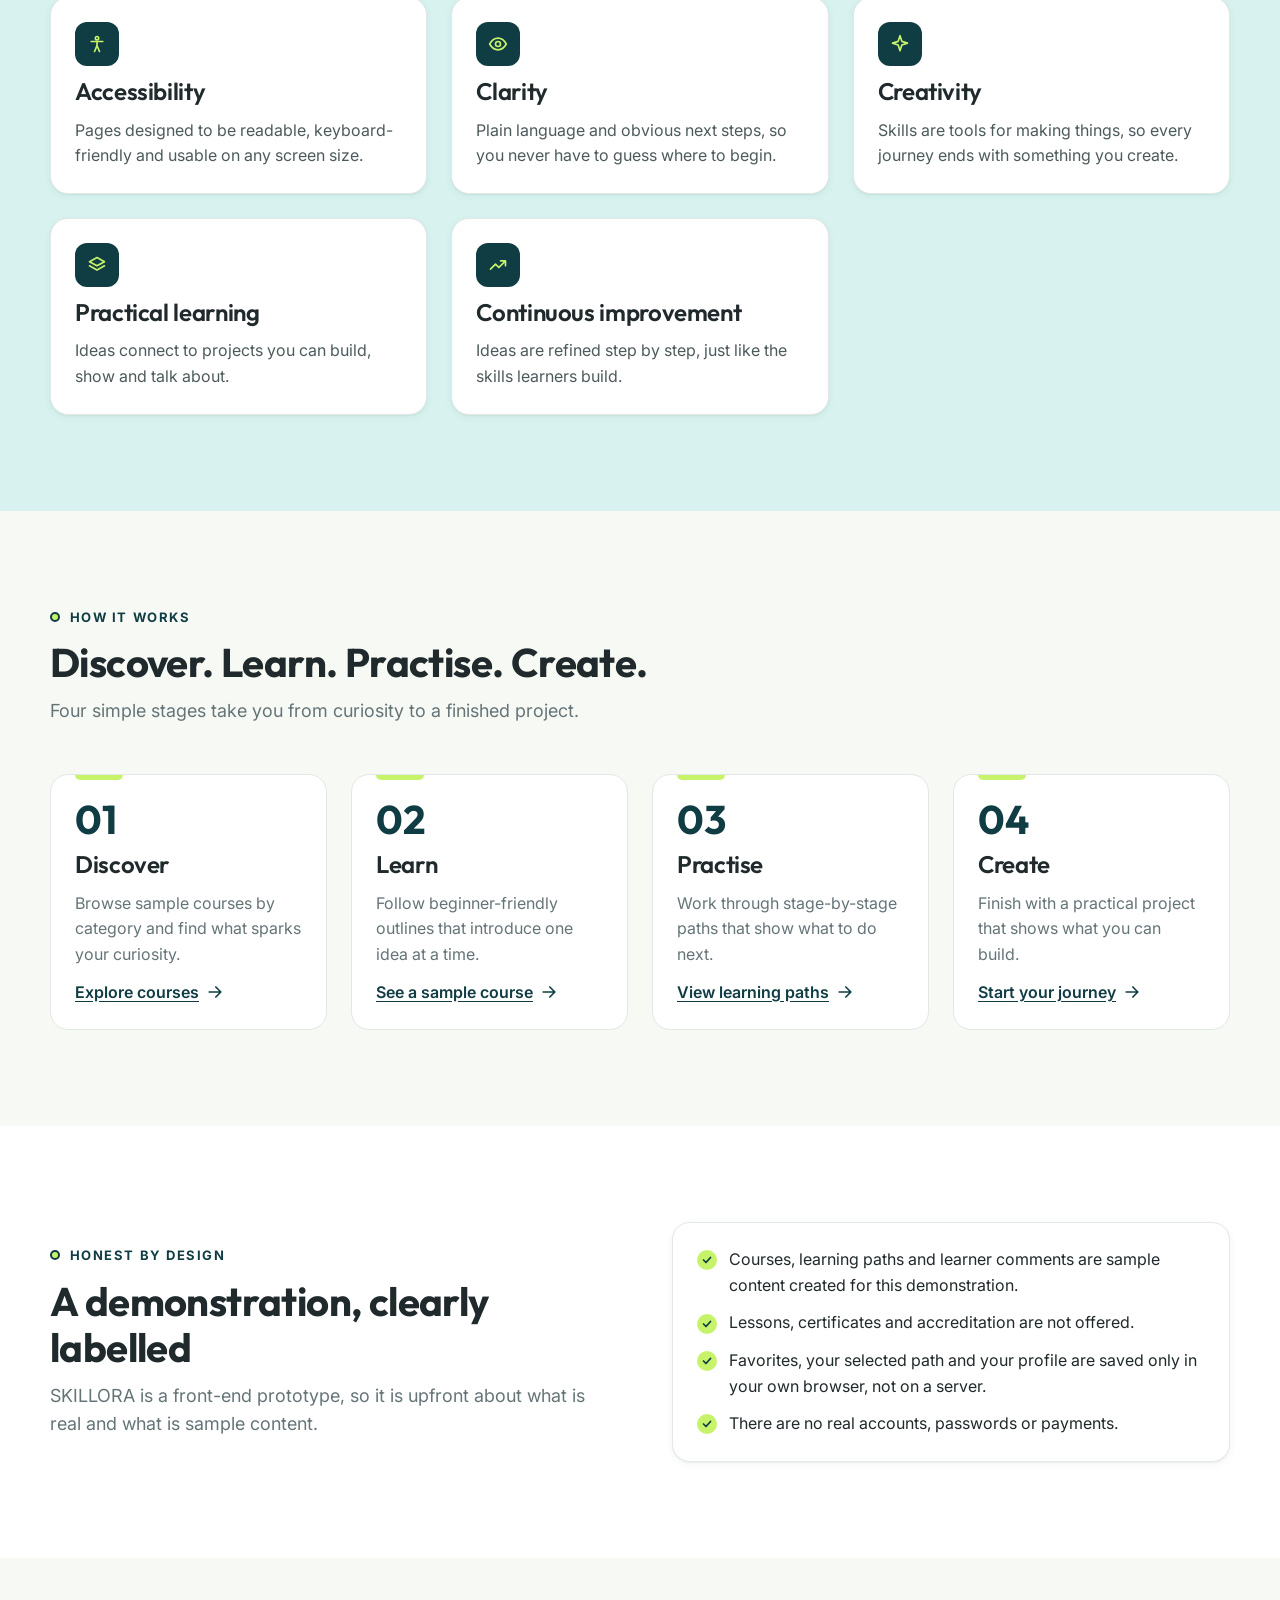
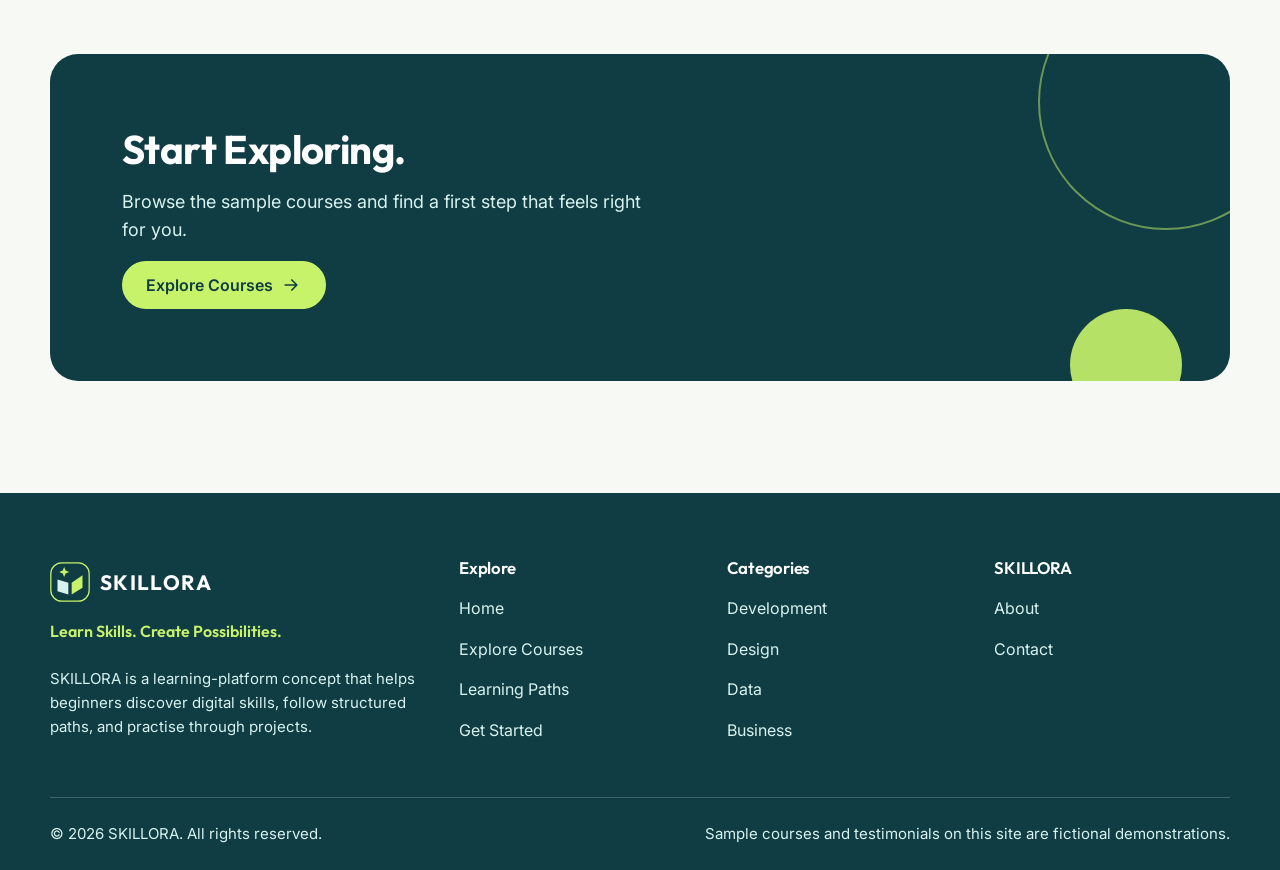
==== commit 4720f64d: "Update about.html" ====
--- a/about.html
+++ b/about.html
@@ -14,6 +14,28 @@
   <script src="js/main.js"></script>
 </head>
 <body>
+  <!-- SKILLORA Moving Marquee -->
+<div class="skillora-marquee" aria-label="Learn new skills, build real projects, explore your potential">
+    <div class="skillora-marquee-track" aria-hidden="true">
+        <span>LEARN NEW SKILLS</span>
+        <span class="marquee-star">✦</span>
+        <span>BUILD REAL PROJECTS</span>
+        <span class="marquee-star">✦</span>
+        <span>EXPLORE YOUR POTENTIAL</span>
+        <span class="marquee-star">✦</span>
+        <span>CREATE POSSIBILITIES</span>
+        <span class="marquee-star">✦</span>
+
+        <span>LEARN NEW SKILLS</span>
+        <span class="marquee-star">✦</span>
+        <span>BUILD REAL PROJECTS</span>
+        <span class="marquee-star">✦</span>
+        <span>EXPLORE YOUR POTENTIAL</span>
+        <span class="marquee-star">✦</span>
+        <span>CREATE POSSIBILITIES</span>
+        <span class="marquee-star">✦</span>
+    </div>
+</div>
   <a class="skip-link" href="#main">Skip to main content</a>
 
   <header class="site-header">
@@ -273,27 +295,6 @@
   <button class="scroll-top" type="button" aria-label="Back to top">
     <svg class="icon" viewBox="0 0 24 24" aria-hidden="true" focusable="false"><path d="M12 19V5M6 11l6-6 6 6"/></svg>
   </button>
-  <!-- SKILLORA Moving Marquee -->
-<div class="skillora-marquee" aria-label="Learn new skills, build real projects, explore your potential">
-    <div class="skillora-marquee-track" aria-hidden="true">
-        <span>LEARN NEW SKILLS</span>
-        <span class="marquee-star">✦</span>
-        <span>BUILD REAL PROJECTS</span>
-        <span class="marquee-star">✦</span>
-        <span>EXPLORE YOUR POTENTIAL</span>
-        <span class="marquee-star">✦</span>
-        <span>CREATE POSSIBILITIES</span>
-        <span class="marquee-star">✦</span>
-
-        <span>LEARN NEW SKILLS</span>
-        <span class="marquee-star">✦</span>
-        <span>BUILD REAL PROJECTS</span>
-        <span class="marquee-star">✦</span>
-        <span>EXPLORE YOUR POTENTIAL</span>
-        <span class="marquee-star">✦</span>
-        <span>CREATE POSSIBILITIES</span>
-        <span class="marquee-star">✦</span>
-    </div>
-</div>
+  
 </body>
-</html>+</html>
